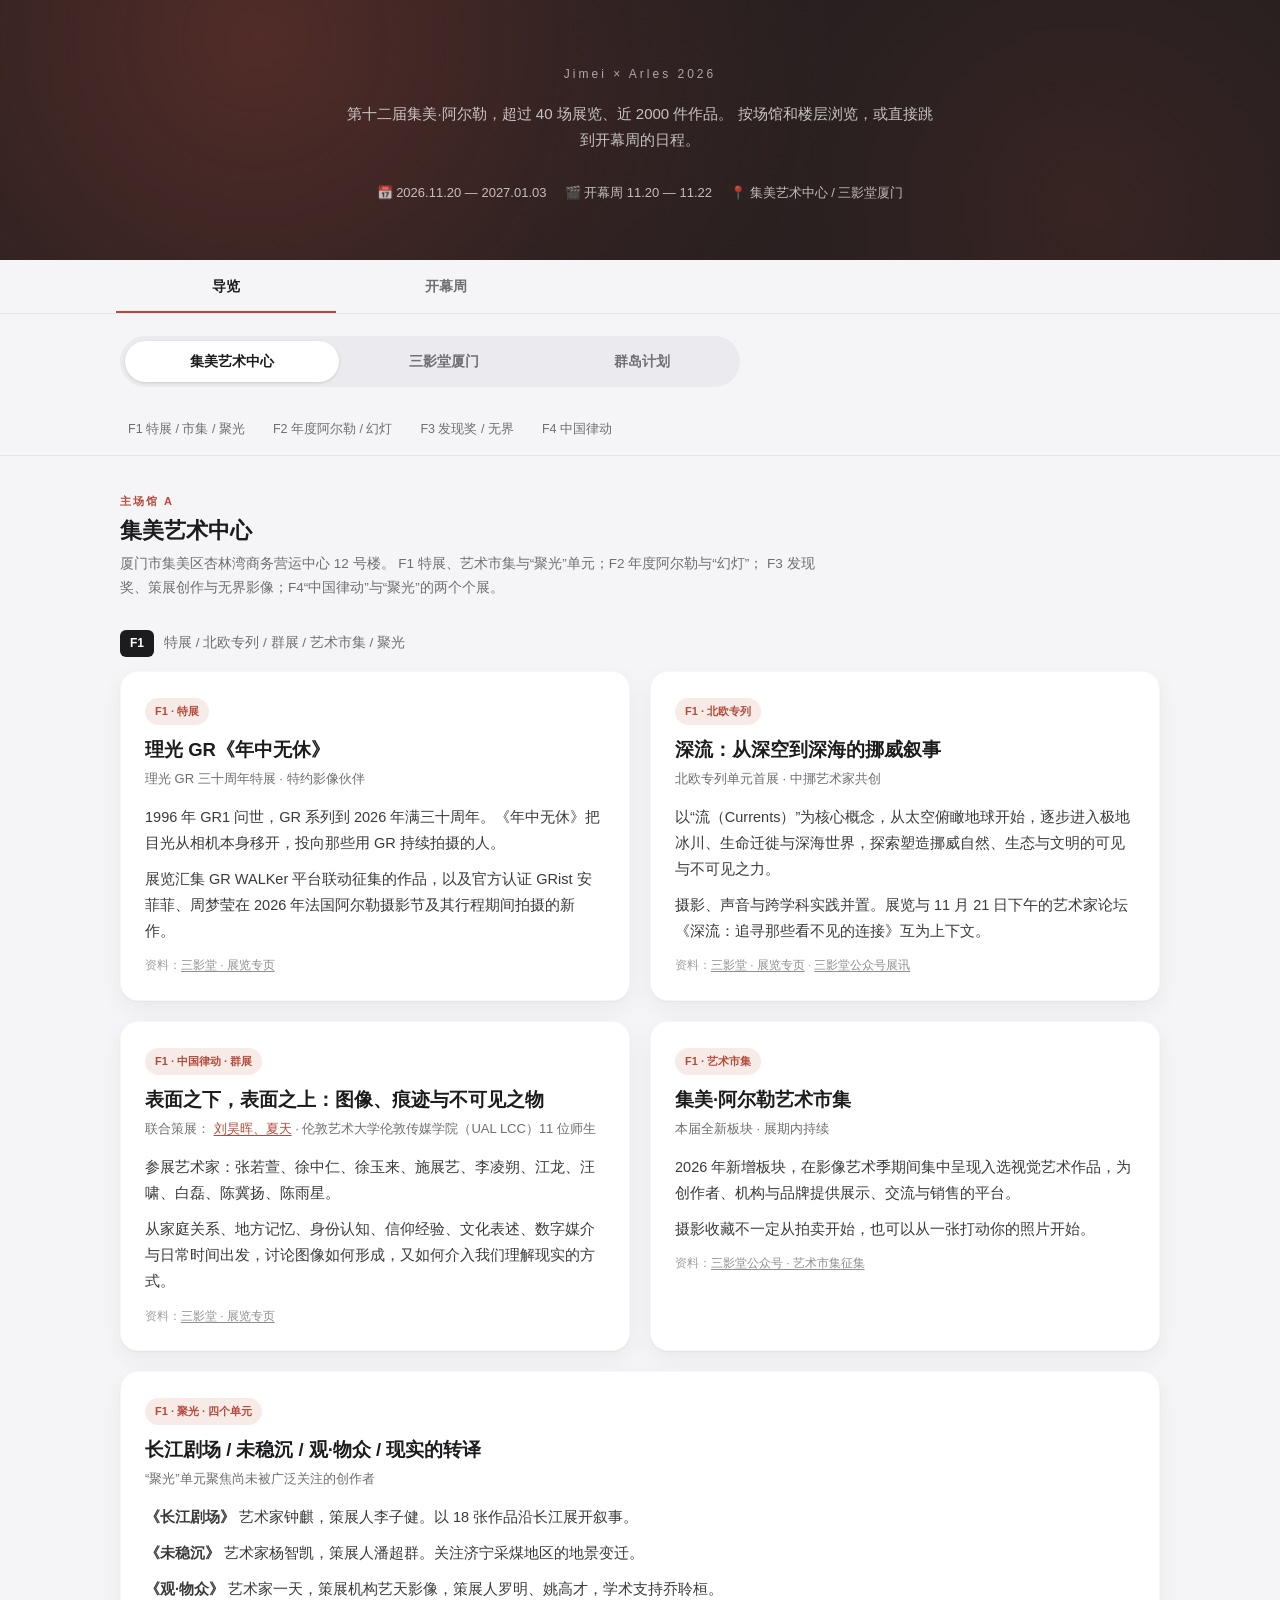
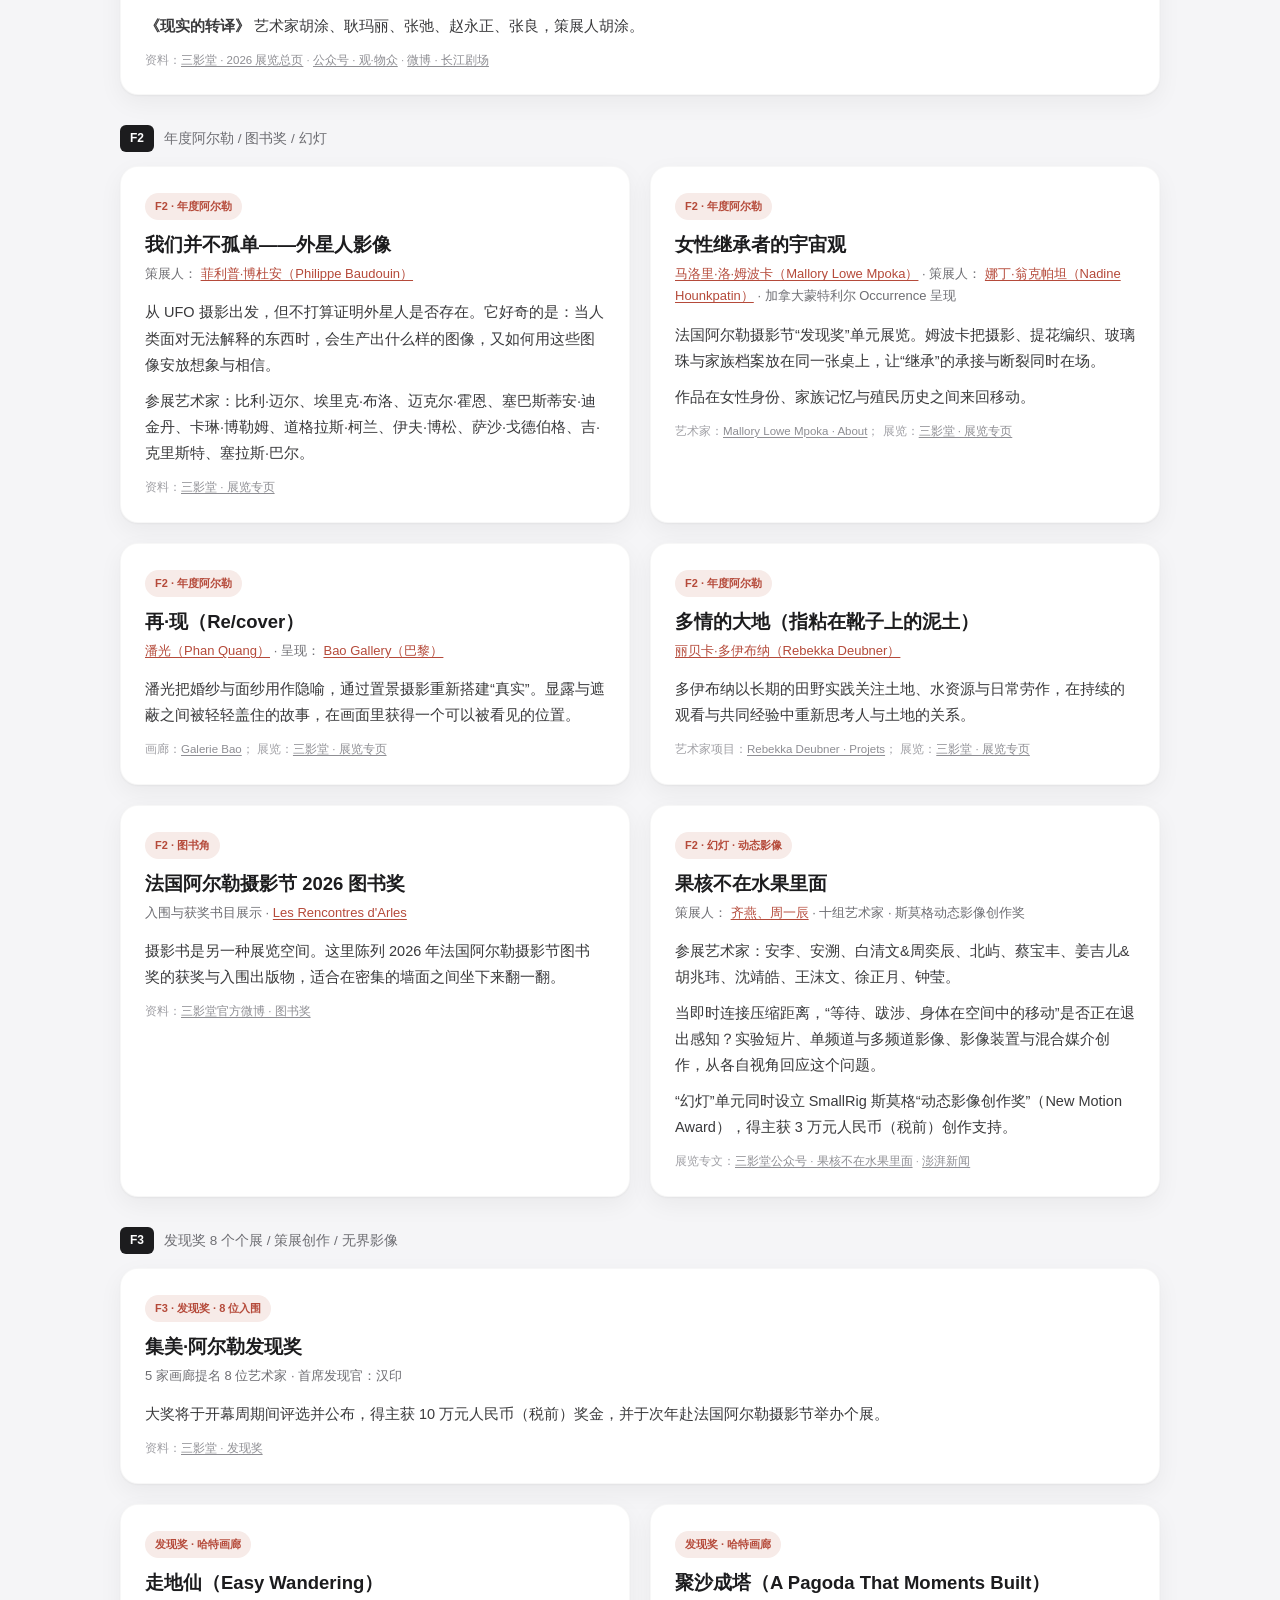
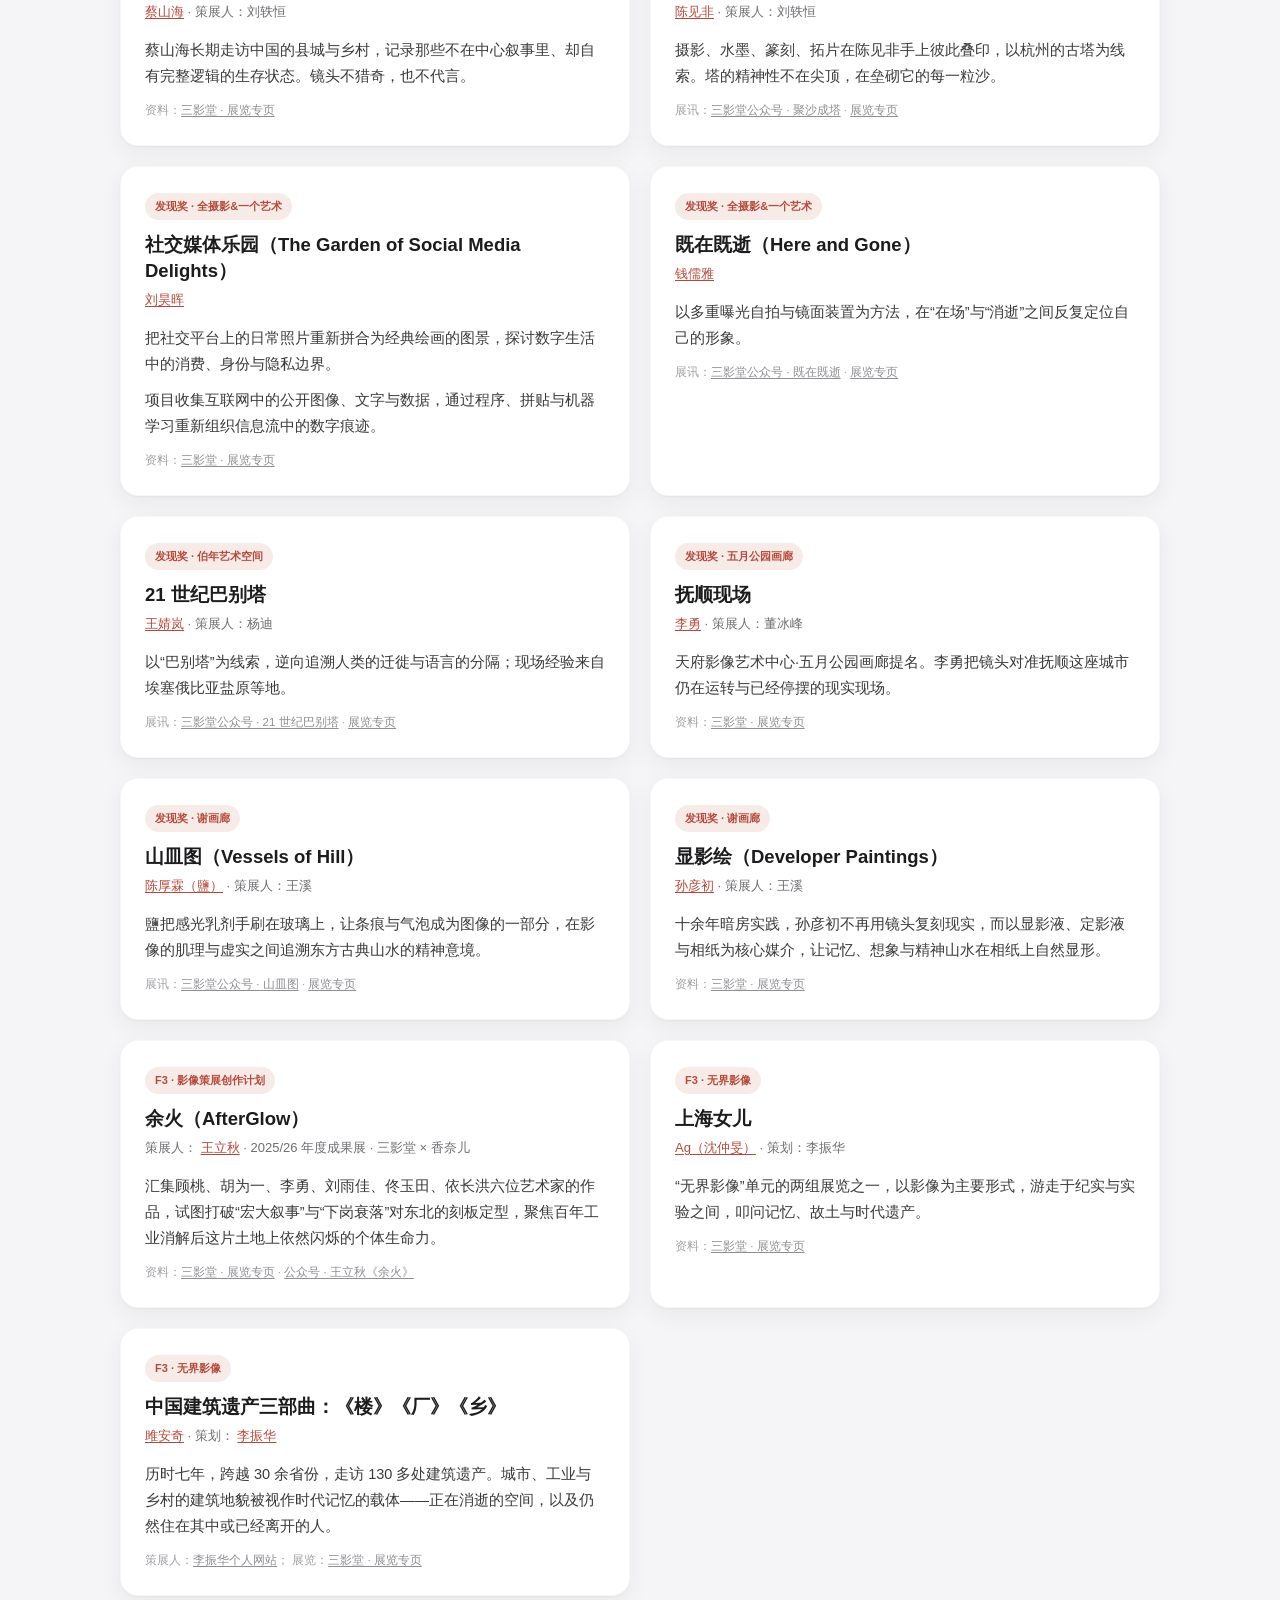
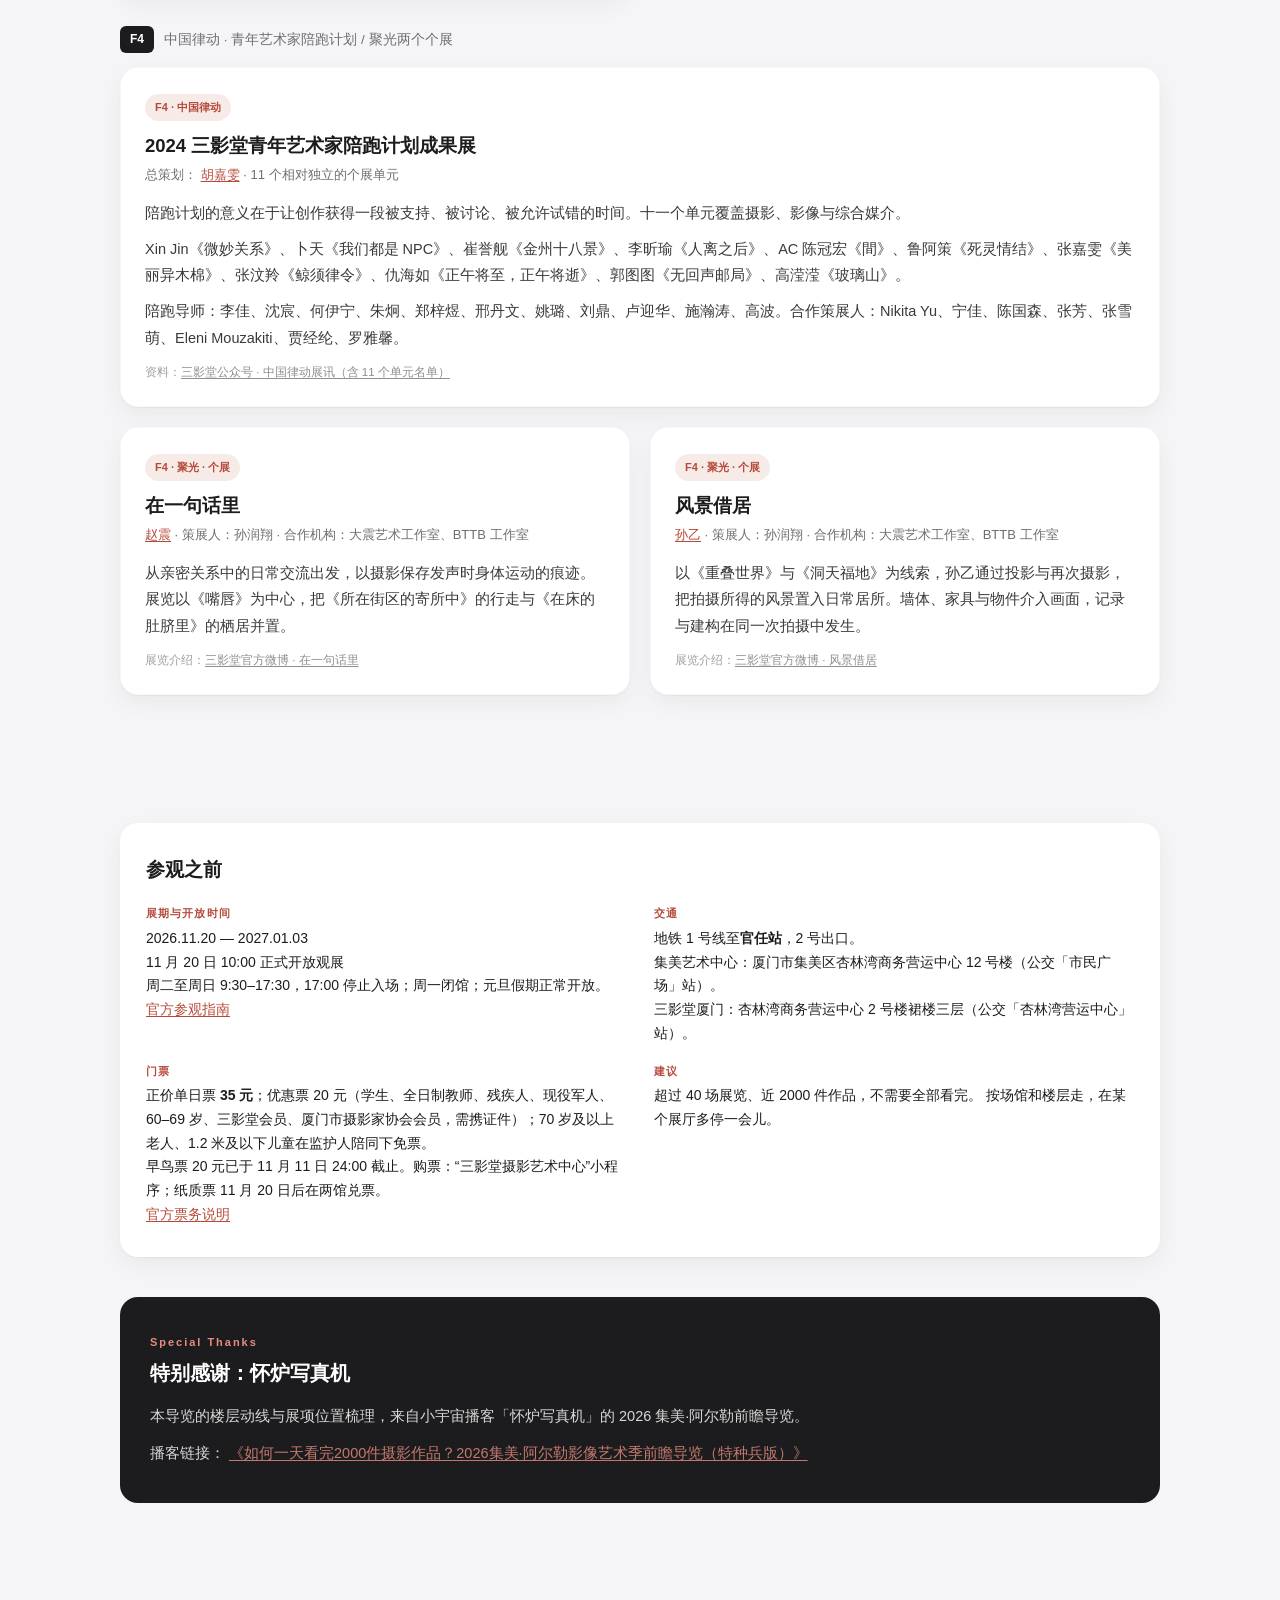
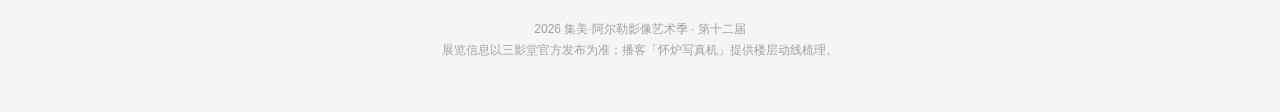
==== index.html @ 0ed8ce68 "add index.html for 2026 集美·阿尔勒导览" ====
<!DOCTYPE html>
<html lang="zh-CN">

<head>
	<meta charset="UTF-8">
	<meta name="viewport" content="width=device-width, initial-scale=1.0">
	<meta http-equiv="refresh" content="0; url=2026.html">
	<title>集美·阿尔勒导览</title>
	<style>
		body {
			margin: 0;
			min-height: 100vh;
			display: flex;
			align-items: center;
			justify-content: center;
			font-family: -apple-system, BlinkMacSystemFont, "Segoe UI", "PingFang SC",
				"Hiragino Sans GB", "Microsoft YaHei", sans-serif;
			background: #f5f5f7;
			color: #1c1c1e;
			text-align: center;
			padding: 24px
		}

		a {
			color: #b54a3a
		}
	</style>
</head>

<body>
	<p>正在前往 <a href="2026.html">2026 集美·阿尔勒导览</a>…</p>
</body>

</html>
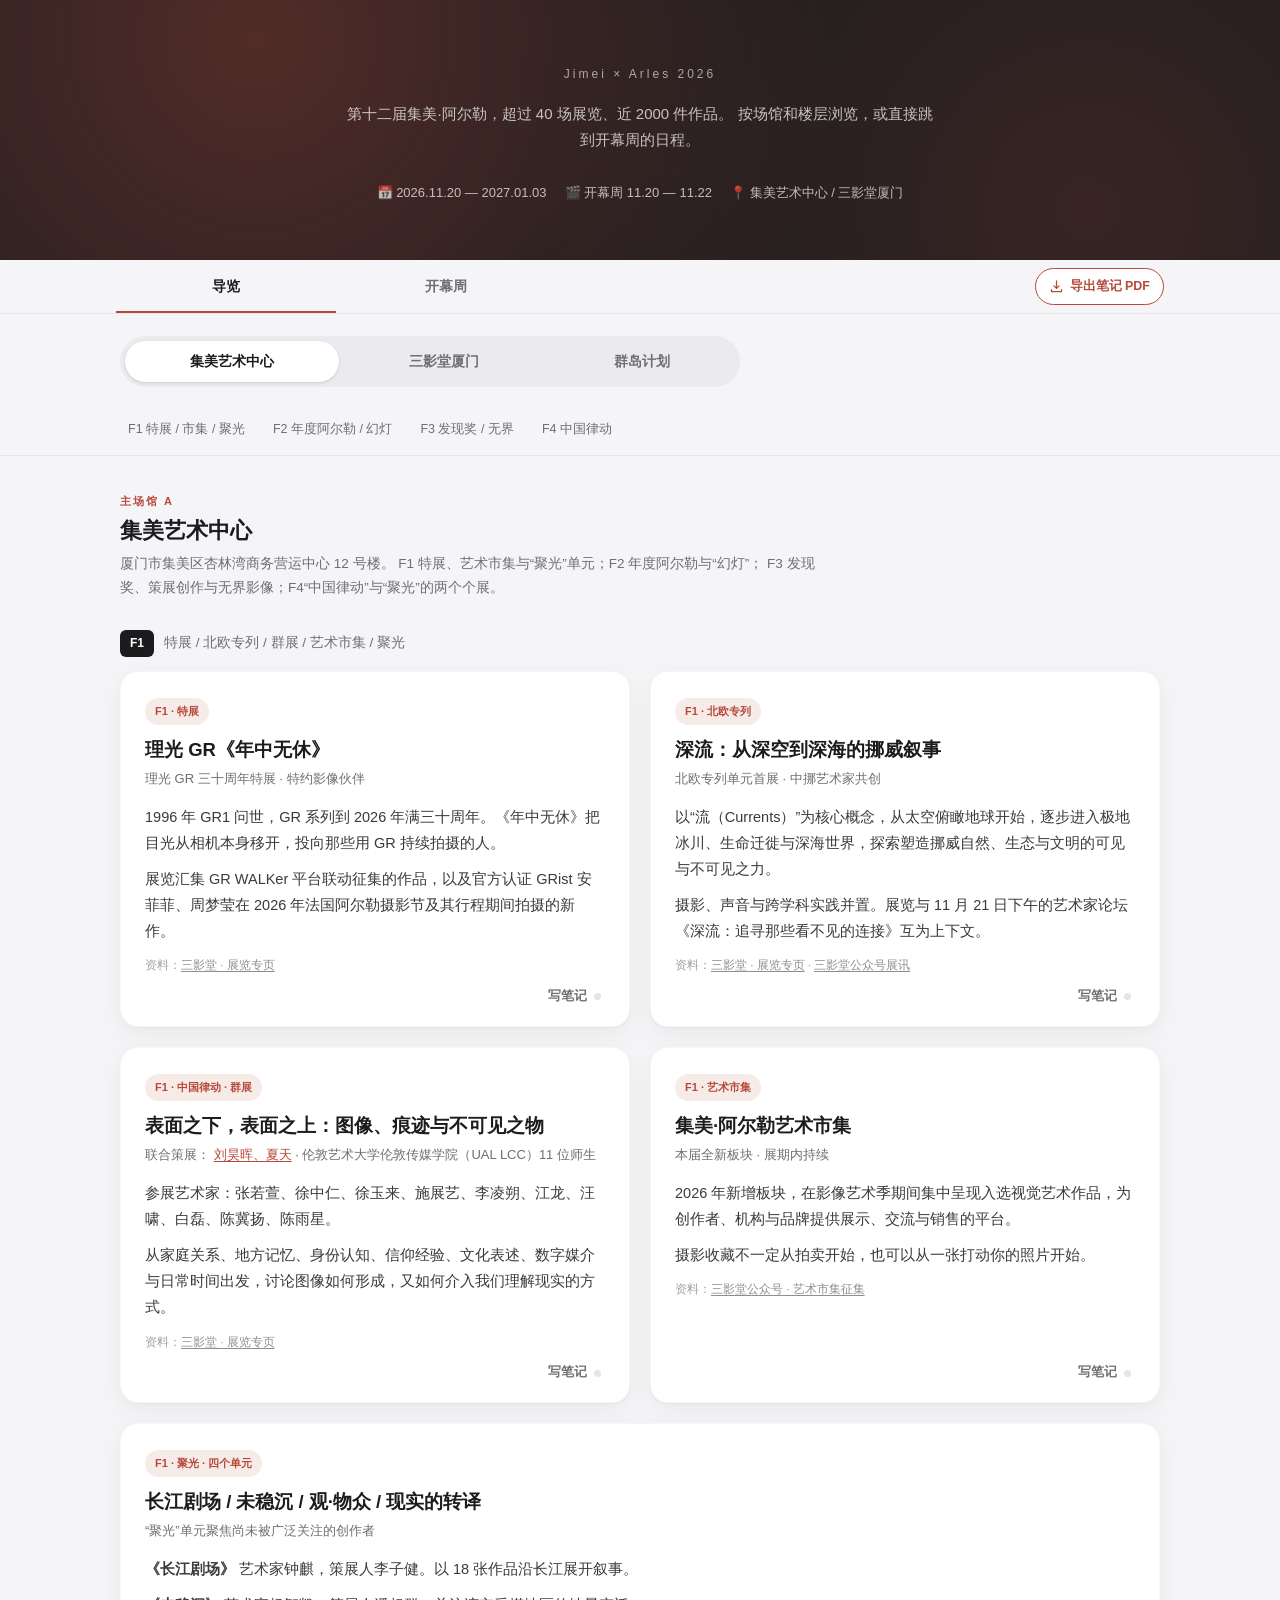
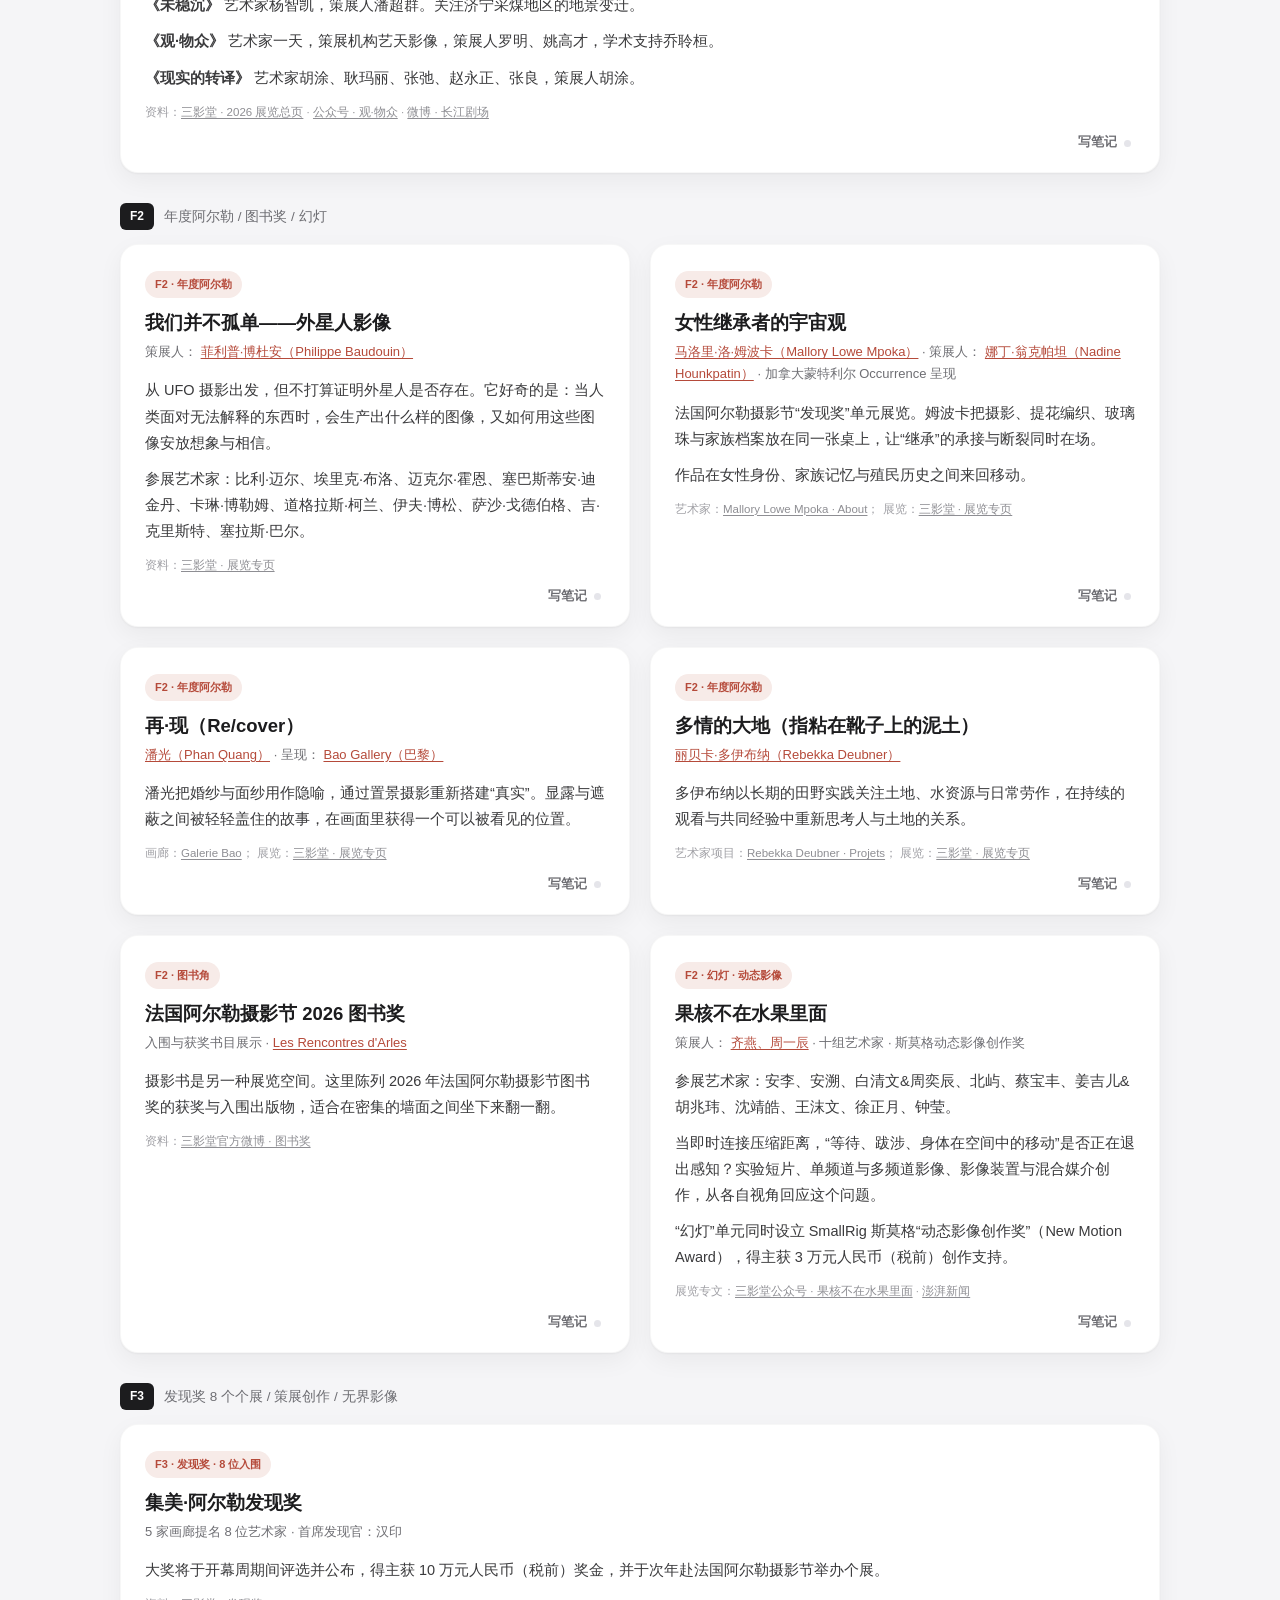
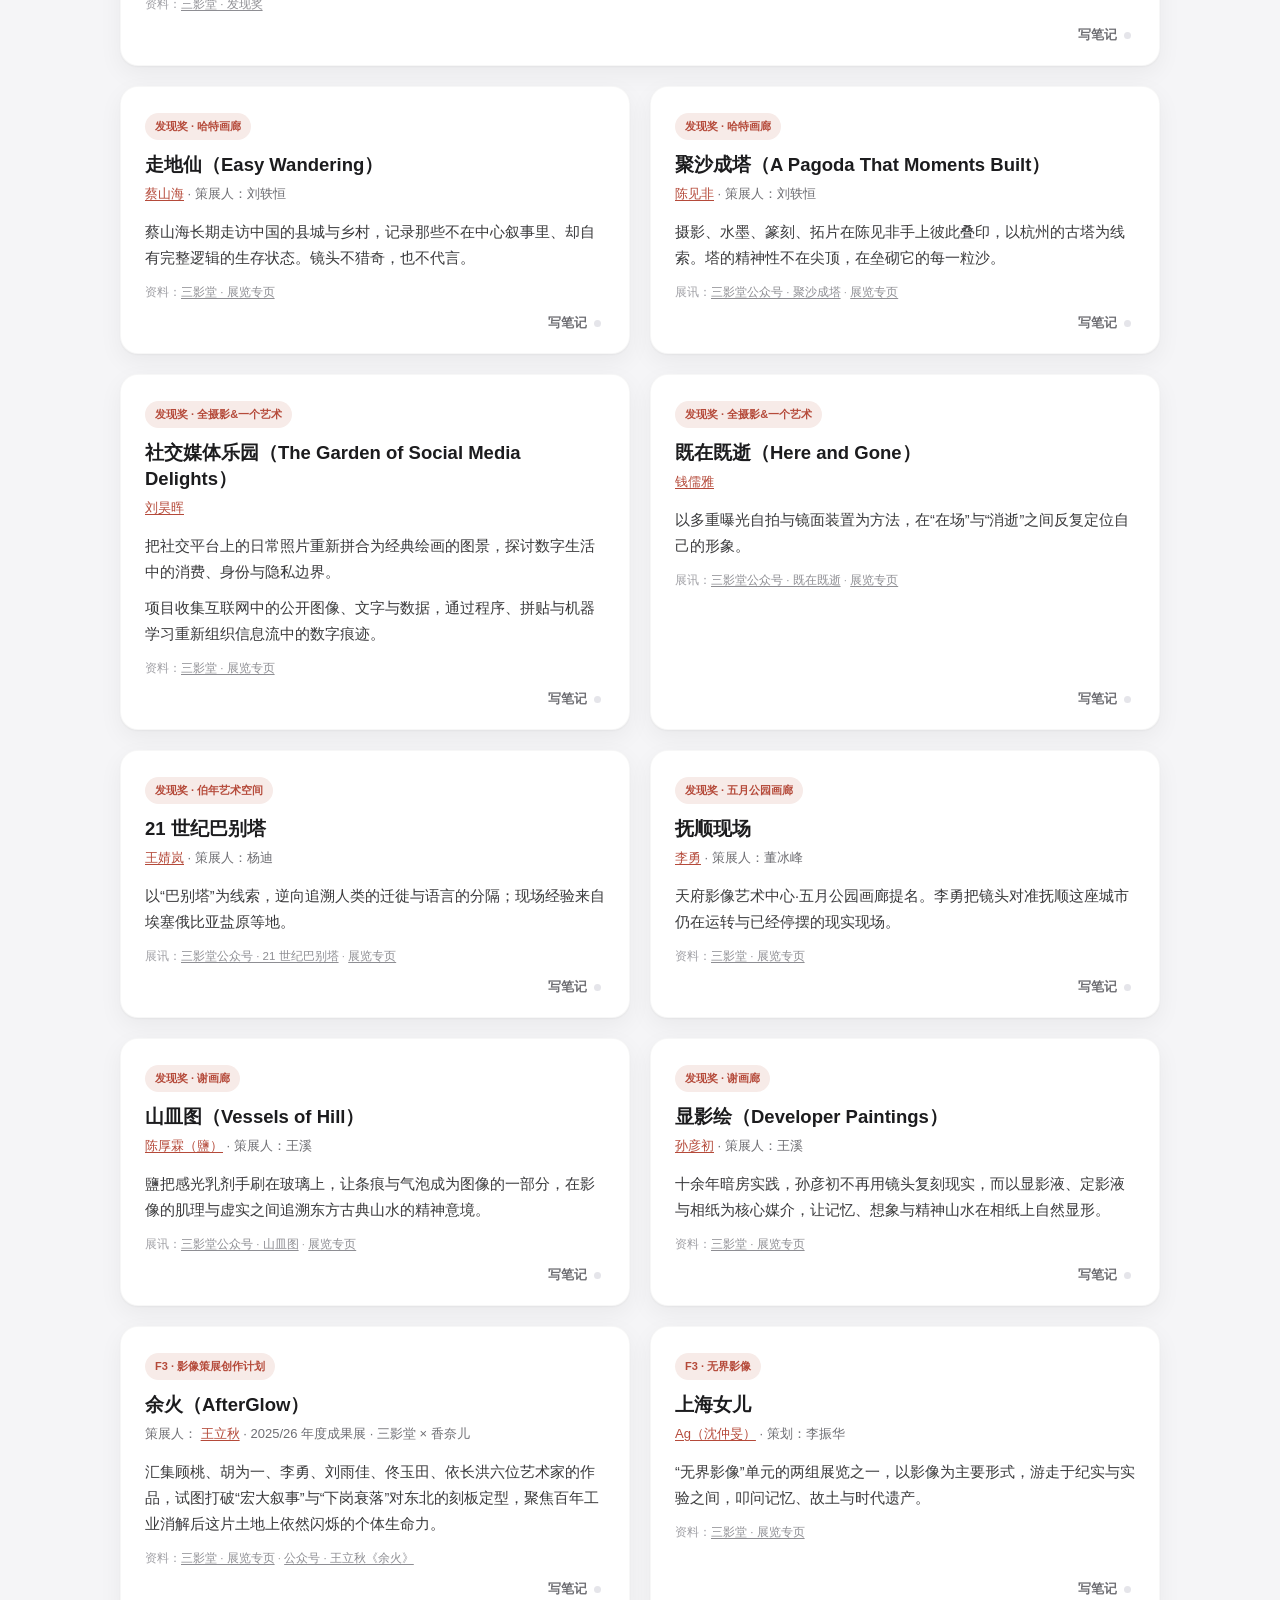
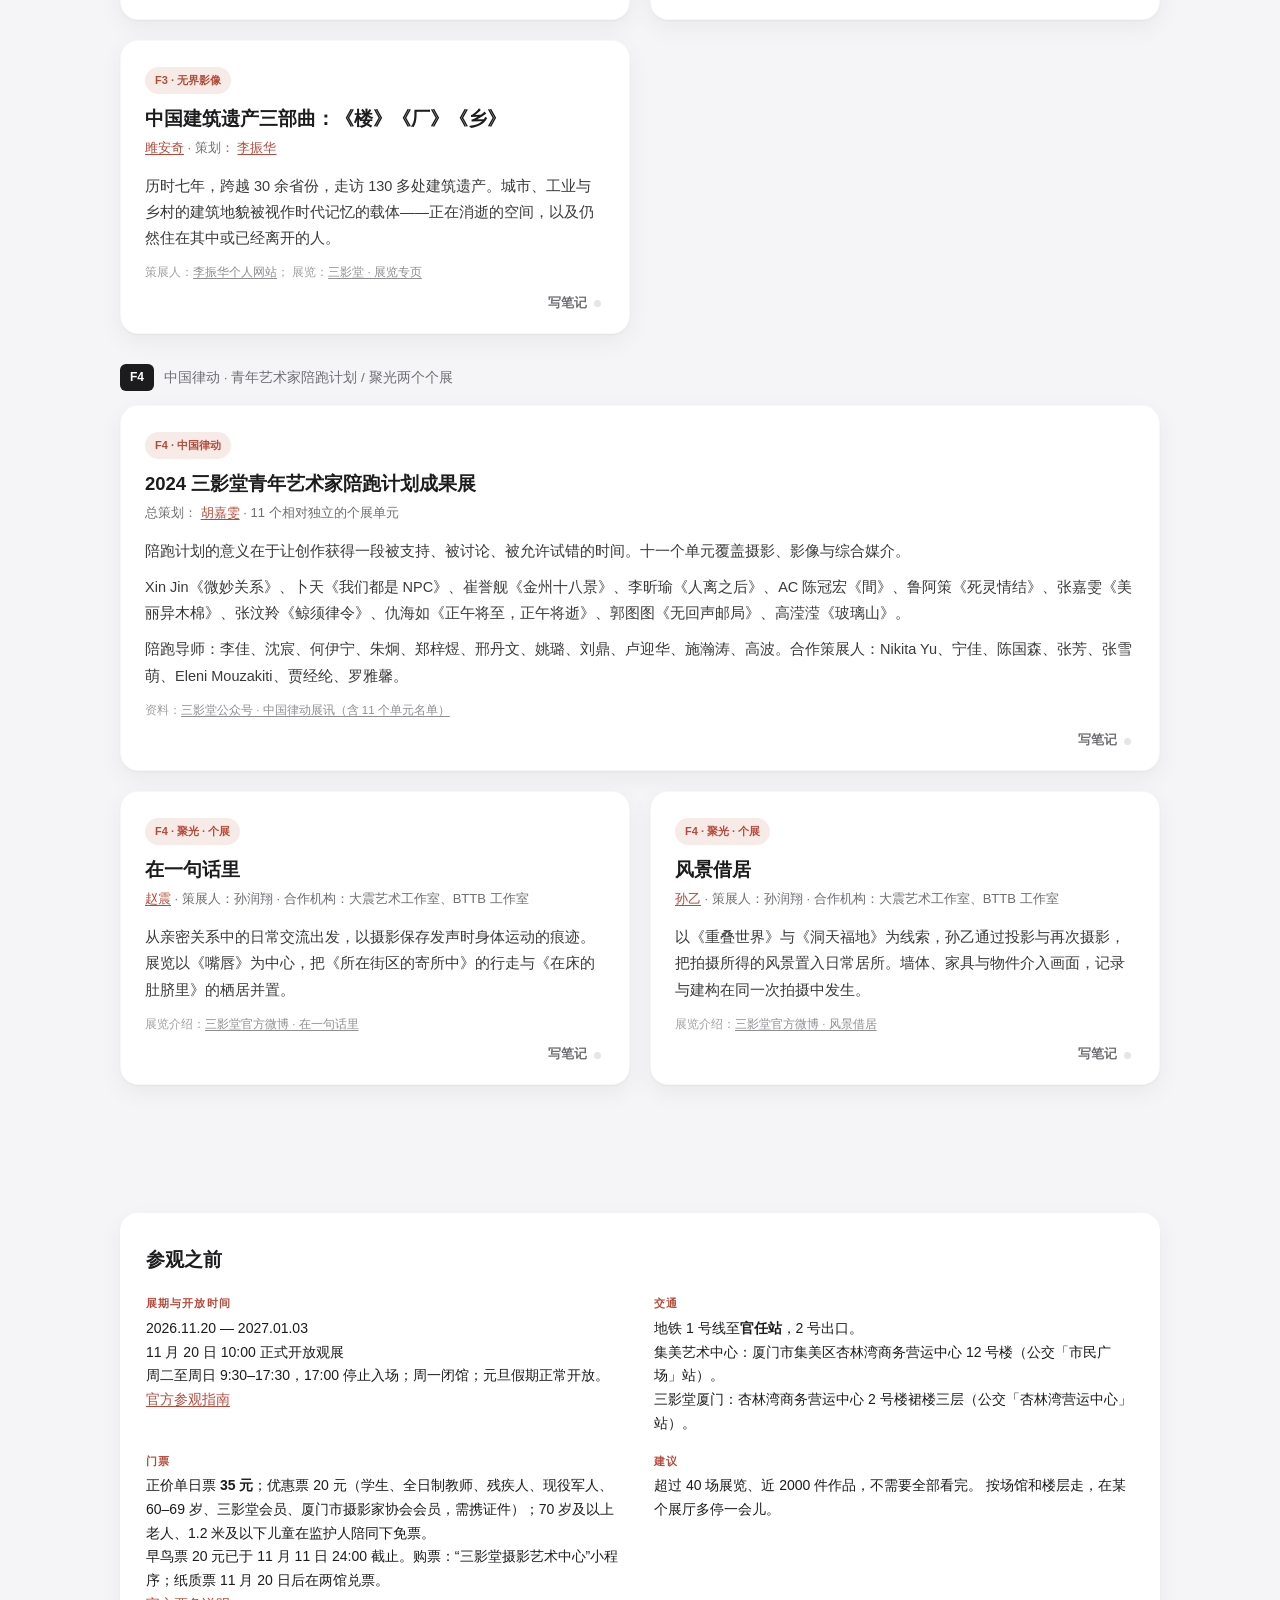
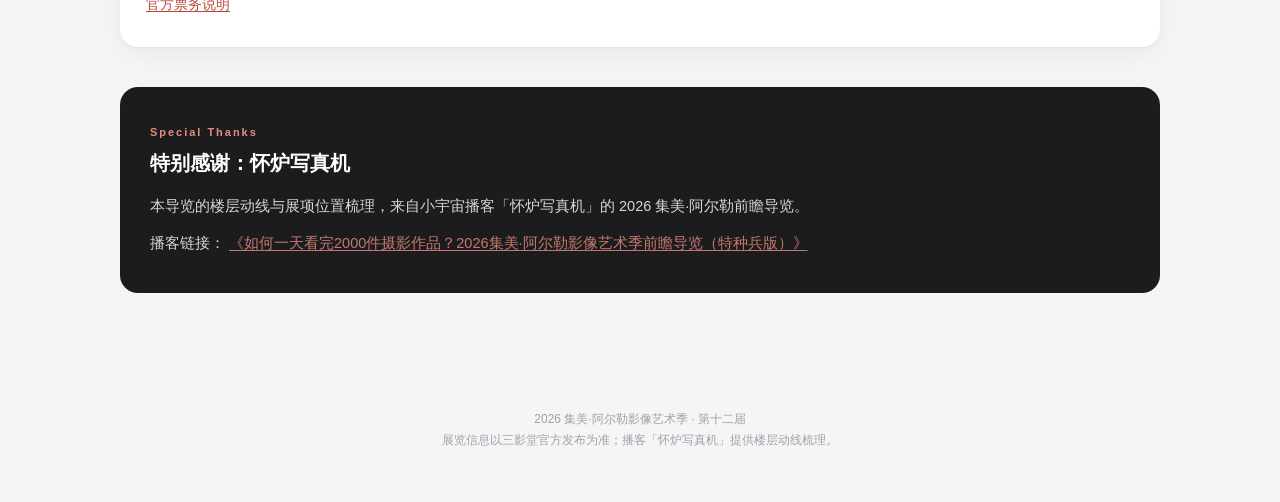
==== commit fa37cd31: "Allow to take notes." ====
--- a/index.html
+++ b/index.html
@@ -4,7 +4,7 @@
 <head>
 	<meta charset="UTF-8">
 	<meta name="viewport" content="width=device-width, initial-scale=1.0">
-	<meta http-equiv="refresh" content="0; url=2026.html">
+	<meta http-equiv="refresh" content="0; url=2026/index.html">
 	<title>集美·阿尔勒导览</title>
 	<style>
 		body {
@@ -28,7 +28,7 @@
 </head>
 
 <body>
-	<p>正在前往 <a href="2026.html">2026 集美·阿尔勒导览</a>…</p>
+	<p>正在前往 <a href="2026/index.html">2026 集美·阿尔勒导览</a>…</p>
 </body>
 
-</html>
+</html>
